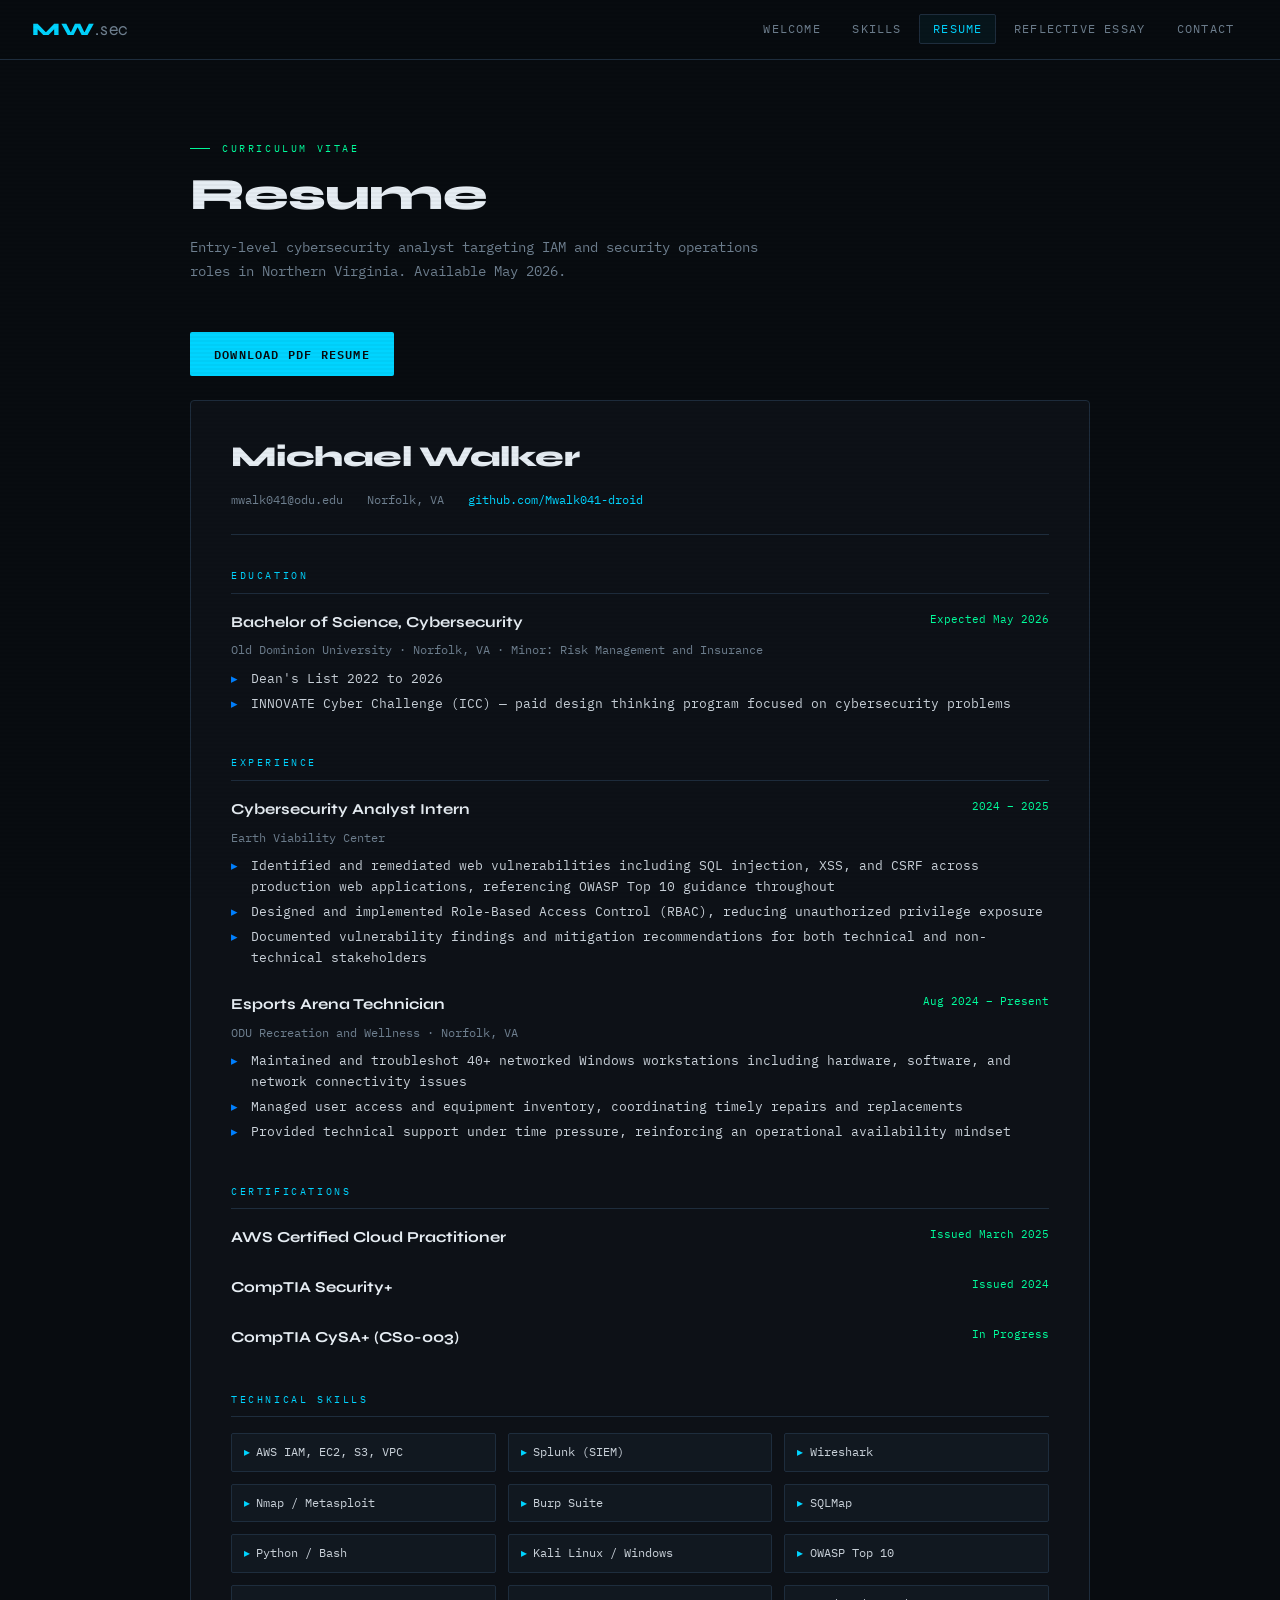
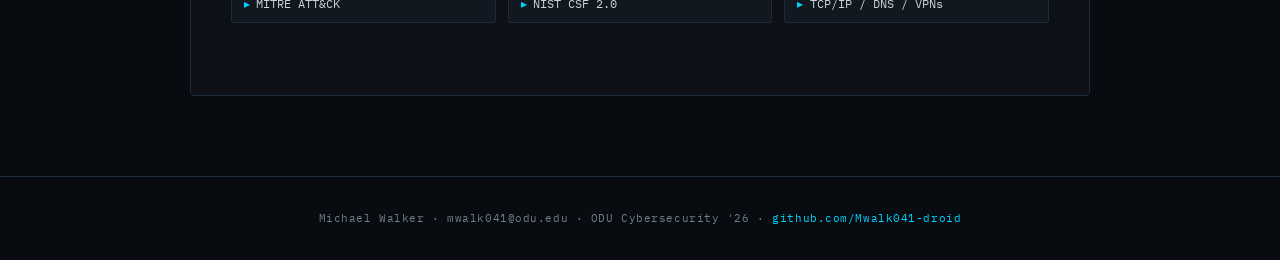
==== resume.html @ 08514b45 "Add files via upload" ====
<!DOCTYPE html>
<html lang="en">
<head>
  <meta charset="UTF-8" />
  <meta name="viewport" content="width=device-width, initial-scale=1.0" />
  <title>Resume | Michael Walker</title>
  <link rel="stylesheet" href="style.css" />
</head>
<body>

<nav>
  <a href="index.html" class="nav-logo">MW<span>.sec</span></a>
  <ul class="nav-links">
    <li><a href="index.html">Welcome</a></li>
    <li><a href="skills.html">Skills</a></li>
    <li><a href="resume.html" class="active">Resume</a></li>
    <li><a href="essay.html">Reflective Essay</a></li>
    <li><a href="mailto:mwalk041@odu.edu">Contact</a></li>
  </ul>
</nav>

<div class="page">
  <section class="section">
    <div class="section-inner">
      <div class="section-label fade-up">Curriculum Vitae</div>
      <h1 class="section-title fade-up-2">Resume</h1>
      <p class="section-desc fade-up-3">
        Entry-level cybersecurity analyst targeting IAM and security operations roles in Northern Virginia.
        Available May 2026.
      </p>

      <div style="margin-bottom: 1.5rem;">
        <a href="Michael_Walker_Resume.pdf" class="btn btn-primary" style="display:inline-flex;">
          Download PDF Resume
        </a>
      </div>

      <div class="card" style="padding: 2rem 2.5rem;">

        <div style="margin-bottom: 2rem; padding-bottom: 1.5rem; border-bottom: 1px solid var(--border);">
          <div style="font-family: 'Syne', sans-serif; font-weight: 800; font-size: 1.8rem; color: var(--text-bright); letter-spacing: -0.02em;">Michael Walker</div>
          <div style="font-size: 0.78rem; color: var(--text-dim); margin-top: 0.4rem; display: flex; gap: 1.5rem; flex-wrap: wrap;">
            <span>mwalk041@odu.edu</span>
            <span>Norfolk, VA</span>
            <a href="https://github.com/Mwalk041-droid" target="_blank" style="color: var(--accent); text-decoration: none;">github.com/Mwalk041-droid</a>
          </div>
        </div>

        <!-- Education -->
        <div class="resume-section">
          <div class="resume-section-title">Education</div>
          <div class="resume-entry">
            <div class="resume-entry-header">
              <span class="resume-entry-title">Bachelor of Science, Cybersecurity</span>
              <span class="resume-entry-date">Expected May 2026</span>
            </div>
            <div class="resume-entry-sub">Old Dominion University · Norfolk, VA · Minor: Risk Management and Insurance</div>
            <ul class="resume-bullets">
              <li>Dean's List 2022 to 2026</li>
              <li>INNOVATE Cyber Challenge (ICC) — paid design thinking program focused on cybersecurity problems</li>
            </ul>
          </div>
        </div>

        <!-- Experience -->
        <div class="resume-section">
          <div class="resume-section-title">Experience</div>

          <div class="resume-entry">
            <div class="resume-entry-header">
              <span class="resume-entry-title">Cybersecurity Analyst Intern</span>
              <span class="resume-entry-date">2024 – 2025</span>
            </div>
            <div class="resume-entry-sub">Earth Viability Center</div>
            <ul class="resume-bullets">
              <li>Identified and remediated web vulnerabilities including SQL injection, XSS, and CSRF across production web applications, referencing OWASP Top 10 guidance throughout</li>
              <li>Designed and implemented Role-Based Access Control (RBAC), reducing unauthorized privilege exposure</li>
              <li>Documented vulnerability findings and mitigation recommendations for both technical and non-technical stakeholders</li>
            </ul>
          </div>

          <div class="resume-entry">
            <div class="resume-entry-header">
              <span class="resume-entry-title">Esports Arena Technician</span>
              <span class="resume-entry-date">Aug 2024 – Present</span>
            </div>
            <div class="resume-entry-sub">ODU Recreation and Wellness · Norfolk, VA</div>
            <ul class="resume-bullets">
              <li>Maintained and troubleshot 40+ networked Windows workstations including hardware, software, and network connectivity issues</li>
              <li>Managed user access and equipment inventory, coordinating timely repairs and replacements</li>
              <li>Provided technical support under time pressure, reinforcing an operational availability mindset</li>
            </ul>
          </div>
        </div>

        <!-- Certifications -->
        <div class="resume-section">
          <div class="resume-section-title">Certifications</div>
          <div class="resume-entry">
            <div class="resume-entry-header">
              <span class="resume-entry-title">AWS Certified Cloud Practitioner</span>
              <span class="resume-entry-date">Issued March 2025</span>
            </div>
          </div>
          <div class="resume-entry">
            <div class="resume-entry-header">
              <span class="resume-entry-title">CompTIA Security+</span>
              <span class="resume-entry-date">Issued 2024</span>
            </div>
          </div>
          <div class="resume-entry">
            <div class="resume-entry-header">
              <span class="resume-entry-title">CompTIA CySA+ (CS0-003)</span>
              <span class="resume-entry-date">In Progress</span>
            </div>
          </div>
        </div>

        <!-- Skills -->
        <div class="resume-section">
          <div class="resume-section-title">Technical Skills</div>
          <div class="skills-grid">
            <div class="skill-pill"><span>▸</span>AWS IAM, EC2, S3, VPC</div>
            <div class="skill-pill"><span>▸</span>Splunk (SIEM)</div>
            <div class="skill-pill"><span>▸</span>Wireshark</div>
            <div class="skill-pill"><span>▸</span>Nmap / Metasploit</div>
            <div class="skill-pill"><span>▸</span>Burp Suite</div>
            <div class="skill-pill"><span>▸</span>SQLMap</div>
            <div class="skill-pill"><span>▸</span>Python / Bash</div>
            <div class="skill-pill"><span>▸</span>Kali Linux / Windows</div>
            <div class="skill-pill"><span>▸</span>OWASP Top 10</div>
            <div class="skill-pill"><span>▸</span>MITRE ATT&amp;CK</div>
            <div class="skill-pill"><span>▸</span>NIST CSF 2.0</div>
            <div class="skill-pill"><span>▸</span>TCP/IP / DNS / VPNs</div>
          </div>
        </div>

      </div>
    </div>
  </section>

  <footer>
    <p>Michael Walker · mwalk041@odu.edu · ODU Cybersecurity '26 · <a href="https://github.com/Mwalk041-droid" target="_blank">github.com/Mwalk041-droid</a></p>
  </footer>
</div>

</body>
</html>
---- style.css ----
@import url('https://fonts.googleapis.com/css2?family=IBM+Plex+Mono:wght@300;400;500;600&family=Syne:wght@400;600;700;800&family=Syne+Mono&display=swap');

:root {
  --bg: #080c10;
  --bg2: #0d1117;
  --bg3: #111820;
  --border: #1e2d3d;
  --accent: #00d4ff;
  --accent2: #0080ff;
  --accent3: #00ff9d;
  --text: #c9d1d9;
  --text-dim: #6e7f8f;
  --text-bright: #e6edf3;
  --red: #ff4757;
  --yellow: #ffd32a;
}

*, *::before, *::after { box-sizing: border-box; margin: 0; padding: 0; }

html { scroll-behavior: smooth; }

body {
  background: var(--bg);
  color: var(--text);
  font-family: 'IBM Plex Mono', monospace;
  font-size: 14px;
  line-height: 1.7;
  min-height: 100vh;
}

/* Scanline overlay */
body::before {
  content: '';
  position: fixed;
  top: 0; left: 0;
  width: 100%; height: 100%;
  background: repeating-linear-gradient(
    0deg,
    transparent,
    transparent 2px,
    rgba(0,0,0,0.03) 2px,
    rgba(0,0,0,0.03) 4px
  );
  pointer-events: none;
  z-index: 9999;
}

/* ─── NAV ─── */
nav {
  position: fixed;
  top: 0; left: 0; right: 0;
  z-index: 100;
  background: rgba(8, 12, 16, 0.92);
  backdrop-filter: blur(12px);
  border-bottom: 1px solid var(--border);
  padding: 0 2rem;
  height: 60px;
  display: flex;
  align-items: center;
  justify-content: space-between;
}

.nav-logo {
  font-family: 'Syne', sans-serif;
  font-weight: 800;
  font-size: 1.1rem;
  color: var(--accent);
  text-decoration: none;
  letter-spacing: 0.05em;
}

.nav-logo span { color: var(--text-dim); font-weight: 400; }

.nav-links {
  display: flex;
  gap: 0.25rem;
  list-style: none;
}

.nav-links a {
  color: var(--text-dim);
  text-decoration: none;
  font-size: 0.75rem;
  letter-spacing: 0.1em;
  text-transform: uppercase;
  padding: 0.4rem 0.8rem;
  border: 1px solid transparent;
  border-radius: 2px;
  transition: all 0.2s;
}

.nav-links a:hover,
.nav-links a.active {
  color: var(--accent);
  border-color: var(--border);
  background: rgba(0, 212, 255, 0.05);
}

/* ─── PAGE WRAPPER ─── */
.page {
  padding-top: 60px;
  min-height: 100vh;
}

/* ─── HERO ─── */
.hero {
  min-height: calc(100vh - 60px);
  display: flex;
  align-items: center;
  padding: 4rem 2rem;
  position: relative;
  overflow: hidden;
}

.hero::after {
  content: '';
  position: absolute;
  top: -200px; right: -200px;
  width: 600px; height: 600px;
  background: radial-gradient(circle, rgba(0,212,255,0.06) 0%, transparent 70%);
  pointer-events: none;
}

.hero-inner {
  max-width: 900px;
  margin: 0 auto;
  width: 100%;
}

.hero-tag {
  font-size: 0.7rem;
  letter-spacing: 0.2em;
  text-transform: uppercase;
  color: var(--accent3);
  margin-bottom: 1.5rem;
  display: flex;
  align-items: center;
  gap: 0.75rem;
}

.hero-tag::before {
  content: '';
  display: block;
  width: 32px; height: 1px;
  background: var(--accent3);
}

.hero h1 {
  font-family: 'Syne', sans-serif;
  font-weight: 800;
  font-size: clamp(3rem, 8vw, 6rem);
  line-height: 0.95;
  letter-spacing: -0.02em;
  color: var(--text-bright);
  margin-bottom: 1.5rem;
}

.hero h1 .line2 {
  color: var(--accent);
  display: block;
}

.hero-sub {
  font-size: 0.85rem;
  color: var(--text-dim);
  max-width: 560px;
  line-height: 1.8;
  margin-bottom: 2.5rem;
}

.hero-stats {
  display: flex;
  gap: 2.5rem;
  margin-bottom: 2.5rem;
  flex-wrap: wrap;
}

.stat {
  display: flex;
  flex-direction: column;
  gap: 0.2rem;
}

.stat-num {
  font-family: 'Syne', sans-serif;
  font-weight: 700;
  font-size: 1.6rem;
  color: var(--accent);
  line-height: 1;
}

.stat-label {
  font-size: 0.65rem;
  text-transform: uppercase;
  letter-spacing: 0.15em;
  color: var(--text-dim);
}

.hero-cta {
  display: flex;
  gap: 1rem;
  flex-wrap: wrap;
}

.btn {
  display: inline-flex;
  align-items: center;
  gap: 0.5rem;
  padding: 0.75rem 1.5rem;
  font-family: 'IBM Plex Mono', monospace;
  font-size: 0.75rem;
  letter-spacing: 0.1em;
  text-transform: uppercase;
  text-decoration: none;
  border-radius: 2px;
  transition: all 0.2s;
  cursor: pointer;
  border: none;
}

.btn-primary {
  background: var(--accent);
  color: var(--bg);
  font-weight: 600;
}

.btn-primary:hover {
  background: #fff;
  box-shadow: 0 0 24px rgba(0,212,255,0.4);
}

.btn-outline {
  background: transparent;
  color: var(--text);
  border: 1px solid var(--border);
}

.btn-outline:hover {
  border-color: var(--accent);
  color: var(--accent);
  background: rgba(0,212,255,0.05);
}

/* ─── SECTION ─── */
.section {
  padding: 5rem 2rem;
}

.section-inner {
  max-width: 900px;
  margin: 0 auto;
}

.section-label {
  font-size: 0.65rem;
  letter-spacing: 0.25em;
  text-transform: uppercase;
  color: var(--accent3);
  margin-bottom: 0.75rem;
  display: flex;
  align-items: center;
  gap: 0.75rem;
}

.section-label::before {
  content: '';
  display: block;
  width: 20px; height: 1px;
  background: var(--accent3);
}

.section-title {
  font-family: 'Syne', sans-serif;
  font-weight: 800;
  font-size: clamp(1.8rem, 4vw, 2.8rem);
  color: var(--text-bright);
  margin-bottom: 1rem;
  line-height: 1.1;
  letter-spacing: -0.02em;
}

.section-desc {
  color: var(--text-dim);
  max-width: 580px;
  line-height: 1.8;
  margin-bottom: 3rem;
  font-size: 0.85rem;
}

/* ─── CARDS ─── */
.card {
  background: var(--bg2);
  border: 1px solid var(--border);
  border-radius: 4px;
  padding: 1.5rem;
  transition: border-color 0.2s, box-shadow 0.2s;
}

.card:hover {
  border-color: rgba(0,212,255,0.3);
  box-shadow: 0 0 24px rgba(0,212,255,0.05);
}

/* ─── NARRATIVE ESSAY ─── */
.essay-block {
  background: var(--bg2);
  border: 1px solid var(--border);
  border-left: 3px solid var(--accent);
  border-radius: 0 4px 4px 0;
  padding: 2rem 2.5rem;
  margin-bottom: 1.5rem;
}

.essay-block h3 {
  font-family: 'Syne', sans-serif;
  font-weight: 700;
  font-size: 1rem;
  color: var(--accent);
  text-transform: uppercase;
  letter-spacing: 0.15em;
  margin-bottom: 1rem;
}

.essay-block p {
  font-size: 0.85rem;
  line-height: 1.9;
  color: var(--text);
  margin-bottom: 1rem;
}

.essay-block p:last-child { margin-bottom: 0; }

/* ─── SKILLS PAGE ─── */
.skill-header {
  display: flex;
  align-items: flex-start;
  gap: 1rem;
  margin-bottom: 1.5rem;
}

.skill-num {
  font-family: 'Syne', sans-serif;
  font-weight: 800;
  font-size: 3rem;
  color: var(--border);
  line-height: 1;
  min-width: 3rem;
}

.skill-title-block h2 {
  font-family: 'Syne', sans-serif;
  font-weight: 700;
  font-size: 1.4rem;
  color: var(--text-bright);
  margin-bottom: 0.25rem;
}

.skill-title-block .skill-tag {
  font-size: 0.65rem;
  letter-spacing: 0.15em;
  text-transform: uppercase;
  color: var(--accent3);
}

.skill-desc {
  font-size: 0.83rem;
  line-height: 1.85;
  color: var(--text);
  margin-bottom: 2rem;
  border-left: 2px solid var(--border);
  padding-left: 1.25rem;
}

.artifacts-grid {
  display: grid;
  gap: 1rem;
  grid-template-columns: repeat(auto-fill, minmax(260px, 1fr));
  margin-bottom: 4rem;
}

.artifact-card {
  background: var(--bg3);
  border: 1px solid var(--border);
  border-radius: 3px;
  padding: 1.25rem;
  position: relative;
  overflow: hidden;
  transition: all 0.2s;
}

.artifact-card::before {
  content: '';
  position: absolute;
  top: 0; left: 0; right: 0;
  height: 2px;
  background: linear-gradient(90deg, var(--accent2), var(--accent));
  opacity: 0;
  transition: opacity 0.2s;
}

.artifact-card:hover::before { opacity: 1; }
.artifact-card:hover { border-color: rgba(0,212,255,0.25); }

.artifact-type {
  font-size: 0.6rem;
  letter-spacing: 0.2em;
  text-transform: uppercase;
  color: var(--accent);
  margin-bottom: 0.5rem;
}

.artifact-card h4 {
  font-family: 'Syne', sans-serif;
  font-weight: 600;
  font-size: 0.95rem;
  color: var(--text-bright);
  margin-bottom: 0.5rem;
  line-height: 1.3;
}

.artifact-card p {
  font-size: 0.78rem;
  color: var(--text-dim);
  line-height: 1.7;
}

.artifact-card .artifact-link {
  display: inline-flex;
  align-items: center;
  gap: 0.4rem;
  margin-top: 0.75rem;
  font-size: 0.7rem;
  color: var(--accent);
  text-decoration: none;
  letter-spacing: 0.05em;
  transition: gap 0.2s;
}

.artifact-card .artifact-link:hover { gap: 0.6rem; }

/* ─── SKILL SEPARATOR ─── */
.skill-sep {
  border: none;
  border-top: 1px solid var(--border);
  margin: 3rem 0;
}

/* ─── RESUME PAGE ─── */
.resume-section { margin-bottom: 2.5rem; }

.resume-section-title {
  font-size: 0.65rem;
  letter-spacing: 0.25em;
  text-transform: uppercase;
  color: var(--accent);
  margin-bottom: 1rem;
  padding-bottom: 0.5rem;
  border-bottom: 1px solid var(--border);
}

.resume-entry { margin-bottom: 1.5rem; }

.resume-entry-header {
  display: flex;
  justify-content: space-between;
  align-items: flex-start;
  margin-bottom: 0.25rem;
  flex-wrap: wrap;
  gap: 0.25rem;
}

.resume-entry-title {
  font-family: 'Syne', sans-serif;
  font-weight: 700;
  color: var(--text-bright);
  font-size: 0.95rem;
}

.resume-entry-date {
  font-size: 0.7rem;
  color: var(--accent3);
  white-space: nowrap;
}

.resume-entry-sub {
  font-size: 0.78rem;
  color: var(--text-dim);
  margin-bottom: 0.5rem;
}

.resume-bullets {
  list-style: none;
  display: flex;
  flex-direction: column;
  gap: 0.3rem;
}

.resume-bullets li {
  font-size: 0.8rem;
  color: var(--text);
  padding-left: 1.25rem;
  position: relative;
  line-height: 1.6;
}

.resume-bullets li::before {
  content: '▸';
  position: absolute;
  left: 0;
  color: var(--accent2);
}

.skills-grid {
  display: grid;
  grid-template-columns: repeat(auto-fill, minmax(200px, 1fr));
  gap: 0.75rem;
}

.skill-pill {
  background: var(--bg3);
  border: 1px solid var(--border);
  border-radius: 2px;
  padding: 0.5rem 0.75rem;
  font-size: 0.75rem;
  color: var(--text);
}

.skill-pill span {
  color: var(--accent);
  margin-right: 0.4rem;
}

/* ─── ESSAY PAGE ─── */
.essay-prose {
  font-size: 0.88rem;
  line-height: 2;
  color: var(--text);
  max-width: 720px;
}

.essay-prose h3 {
  font-family: 'Syne', sans-serif;
  font-weight: 700;
  font-size: 1rem;
  color: var(--accent);
  text-transform: uppercase;
  letter-spacing: 0.15em;
  margin: 2.5rem 0 1rem;
  display: flex;
  align-items: center;
  gap: 0.75rem;
}

.essay-prose h3::after {
  content: '';
  flex: 1;
  height: 1px;
  background: var(--border);
}

.essay-prose p { margin-bottom: 1.25rem; }

.essay-meta {
  background: var(--bg2);
  border: 1px solid var(--border);
  border-radius: 4px;
  padding: 1.25rem 1.5rem;
  margin-bottom: 3rem;
  display: flex;
  gap: 2rem;
  flex-wrap: wrap;
}

.essay-meta-item { display: flex; flex-direction: column; gap: 0.2rem; }
.essay-meta-item .label { font-size: 0.6rem; text-transform: uppercase; letter-spacing: 0.15em; color: var(--text-dim); }
.essay-meta-item .value { font-size: 0.82rem; color: var(--text-bright); }

.essay-refs {
  margin-top: 3rem;
  padding-top: 1.5rem;
  border-top: 1px solid var(--border);
}
.essay-refs h3 { font-size: 0.75rem; letter-spacing: 0.2em; text-transform: uppercase; color: var(--text-dim); margin-bottom: 0.75rem; }
.essay-refs p { font-size: 0.78rem; color: var(--text-dim); }

/* ─── FOOTER ─── */
footer {
  border-top: 1px solid var(--border);
  padding: 2rem;
  text-align: center;
  font-size: 0.7rem;
  color: var(--text-dim);
  letter-spacing: 0.05em;
}

footer a { color: var(--accent); text-decoration: none; }

/* ─── ANIMATIONS ─── */
@keyframes fadeUp {
  from { opacity: 0; transform: translateY(20px); }
  to   { opacity: 1; transform: translateY(0); }
}

@keyframes blink {
  0%, 100% { opacity: 1; }
  50% { opacity: 0; }
}

.cursor {
  display: inline-block;
  width: 3px;
  height: 1em;
  background: var(--accent);
  margin-left: 4px;
  vertical-align: middle;
  animation: blink 1s step-end infinite;
}

.fade-up { animation: fadeUp 0.6s ease both; }
.fade-up-2 { animation: fadeUp 0.6s ease 0.15s both; }
.fade-up-3 { animation: fadeUp 0.6s ease 0.3s both; }
.fade-up-4 { animation: fadeUp 0.6s ease 0.45s both; }

/* ─── RESPONSIVE ─── */
@media (max-width: 640px) {
  .nav-links { display: none; }
  .hero-stats { gap: 1.5rem; }
  .artifact-card { grid-column: span 1; }
}
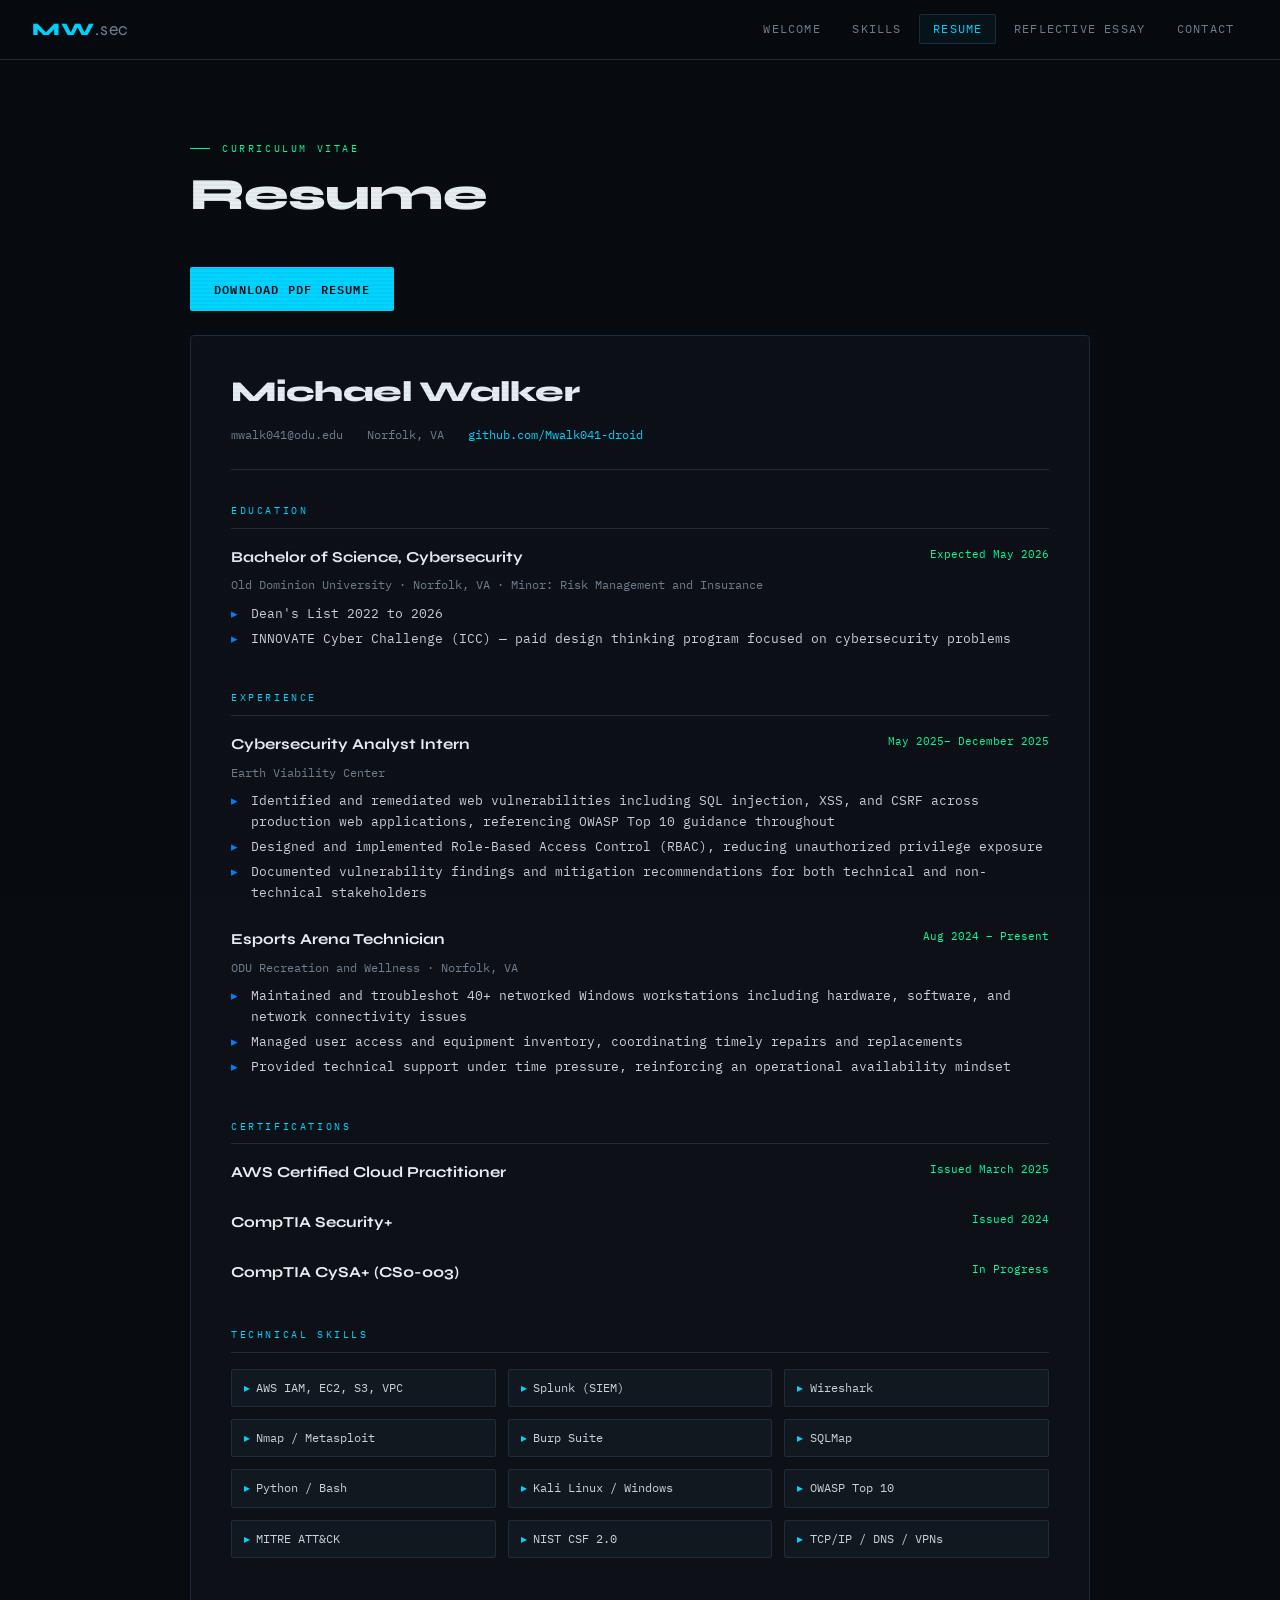
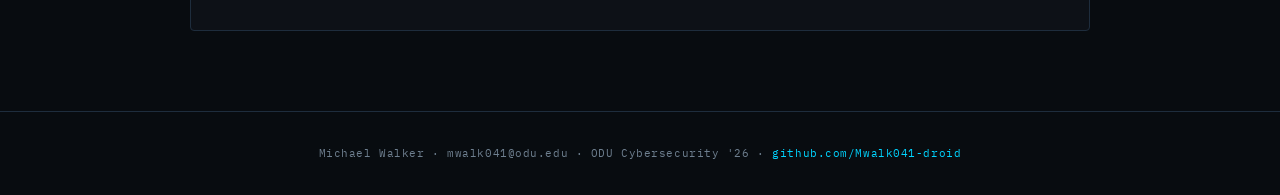
==== commit a12d518e: "Revise resume content and internship date range Updated resume details including availability and in" ====
--- a/resume.html
+++ b/resume.html
@@ -25,8 +25,7 @@
       <div class="section-label fade-up">Curriculum Vitae</div>
       <h1 class="section-title fade-up-2">Resume</h1>
       <p class="section-desc fade-up-3">
-        Entry-level cybersecurity analyst targeting IAM and security operations roles in Northern Virginia.
-        Available May 2026.
+        
       </p>
 
       <div style="margin-bottom: 1.5rem;">
@@ -69,7 +68,7 @@
           <div class="resume-entry">
             <div class="resume-entry-header">
               <span class="resume-entry-title">Cybersecurity Analyst Intern</span>
-              <span class="resume-entry-date">2024 – 2025</span>
+              <span class="resume-entry-date">May 2025– December 2025</span>
             </div>
             <div class="resume-entry-sub">Earth Viability Center</div>
             <ul class="resume-bullets">
